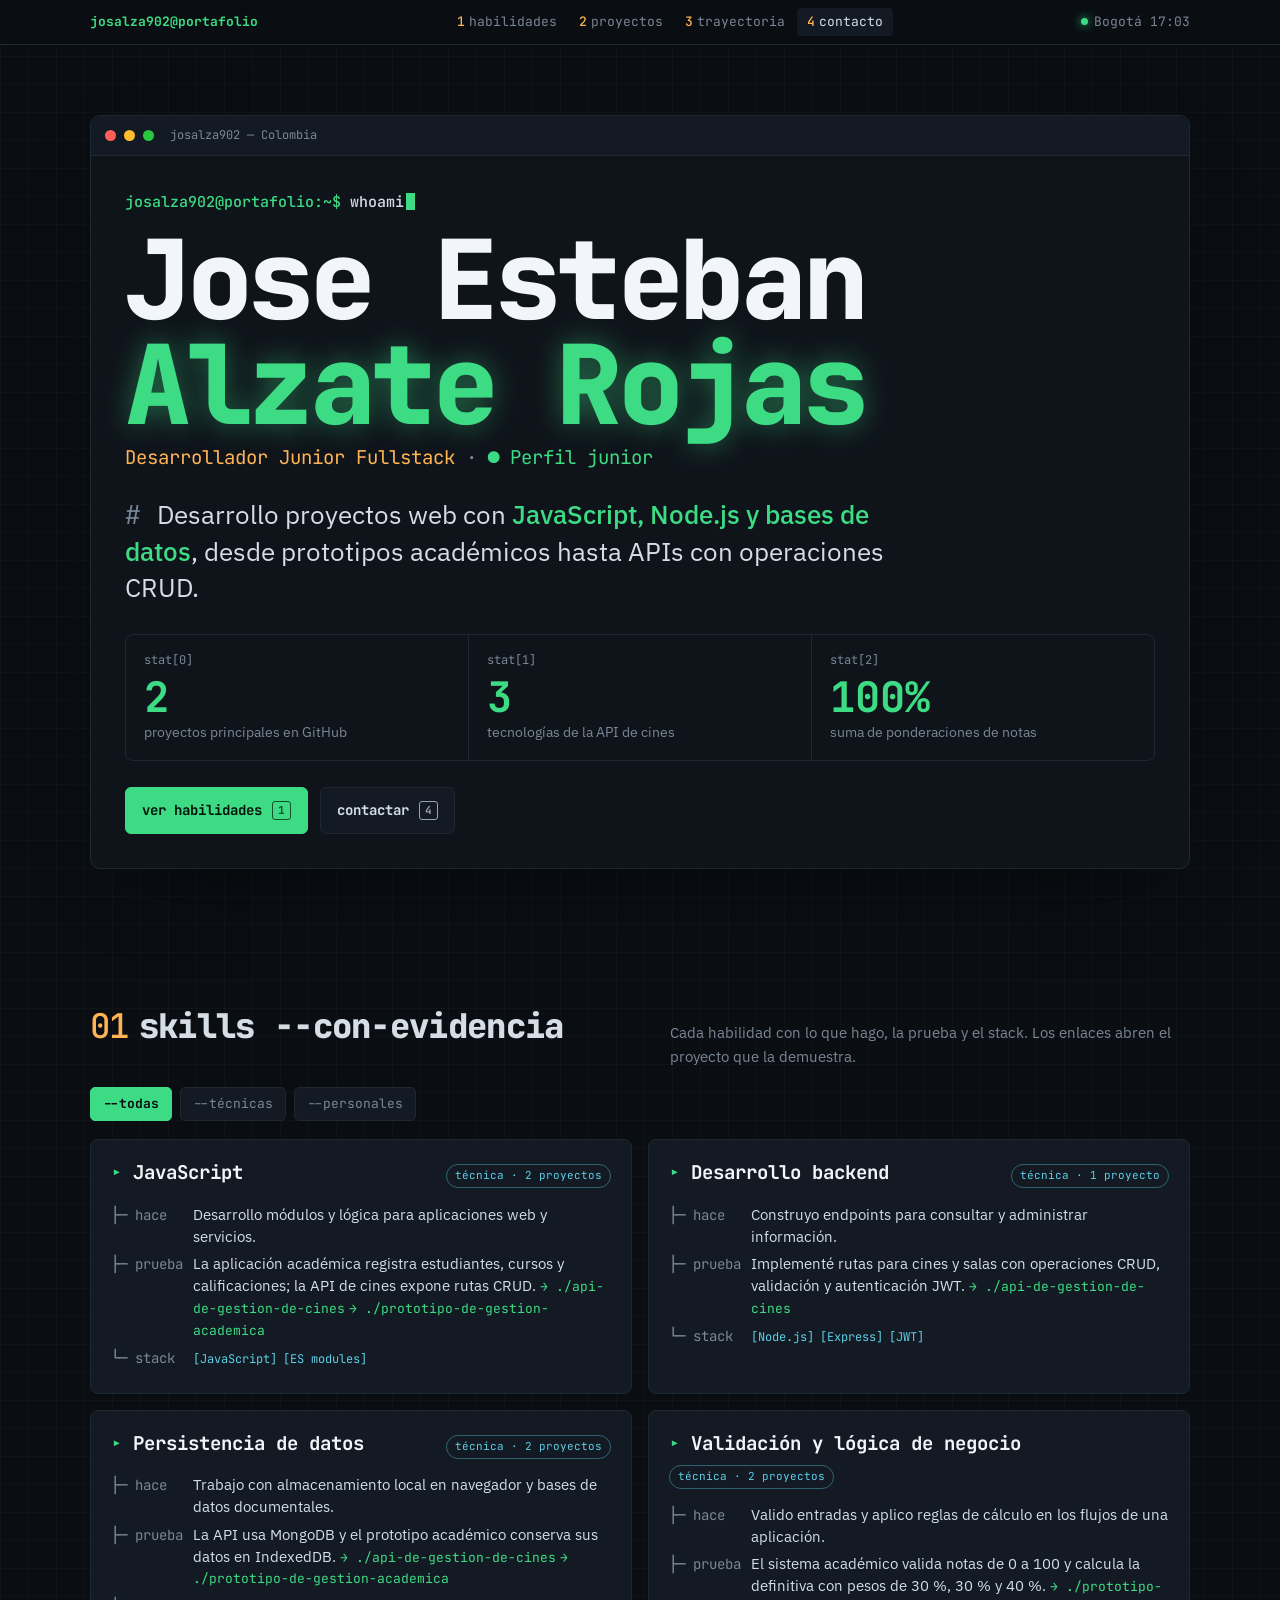
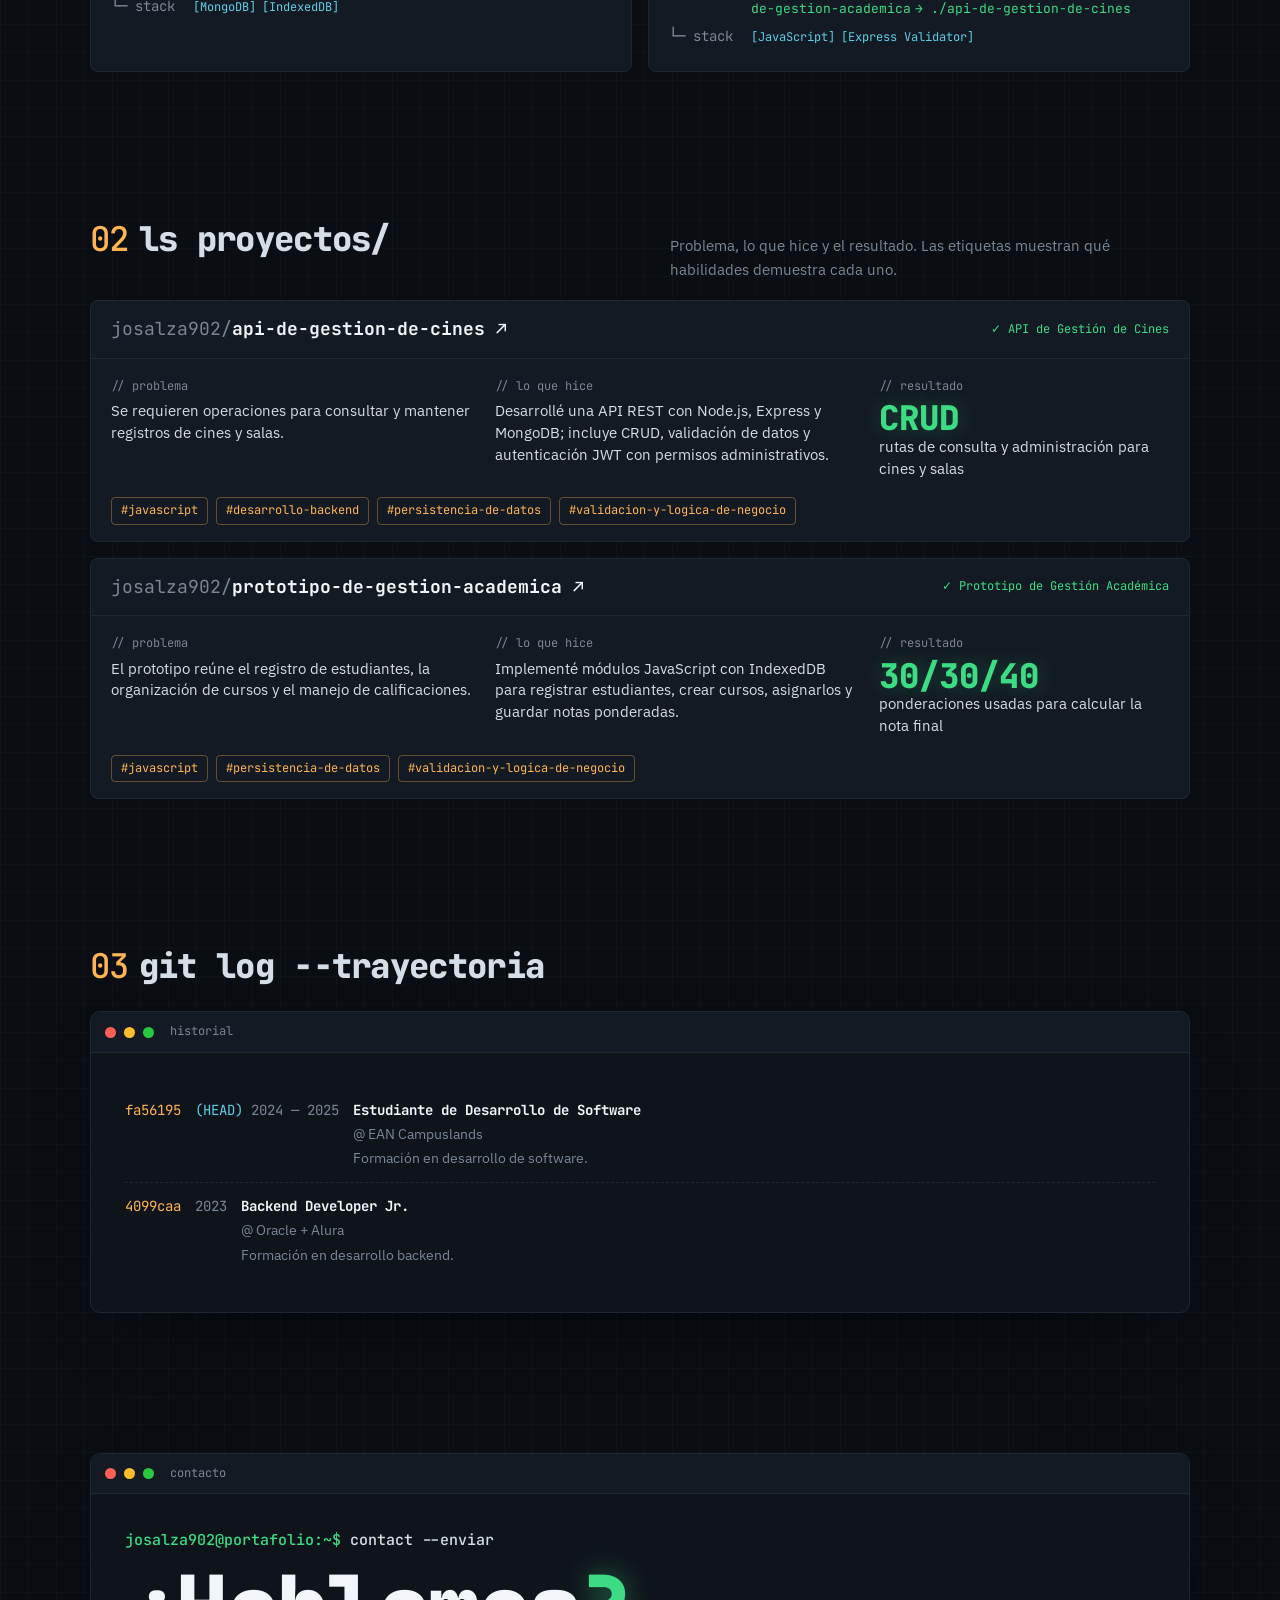
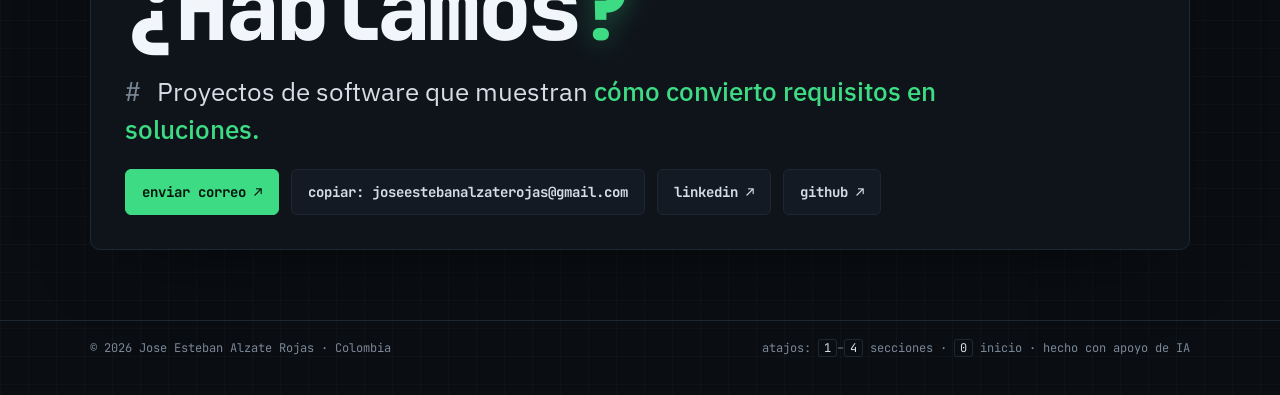
==== terminal02.html @ 80c23226 "Publish terminal style portfolio page" ====
<!DOCTYPE html>
<html lang="es">
<head>
<meta charset="utf-8">
<meta name="viewport" content="width=device-width,initial-scale=1">
<title>Jose Esteban Alzate Rojas · Desarrollador Junior Fullstack</title>
<meta name="description" content="Portafolio de Jose Esteban Alzate Rojas con proyectos de desarrollo web, JavaScript, Node.js y bases de datos.">
<meta property="og:title" content="Jose Esteban Alzate Rojas · Desarrollador Junior Fullstack">
<meta property="og:description" content="Proyectos de gestión de cines y gestión académica, habilidades técnicas y trayectoria.">
<link rel="preconnect" href="https://fonts.googleapis.com">
<link rel="preconnect" href="https://fonts.gstatic.com" crossorigin>
<link href="https://fonts.googleapis.com/css2?family=JetBrains+Mono:wght@400;500;700;800&family=IBM+Plex+Sans:wght@400;500&display=swap" rel="stylesheet">
<style>
/* =========================================================
   DIRECCIÓN: Terminal · Paleta A (noche, verde fósforo, ámbar)
   Para cambiar colores, edita solo estas variables.
   ========================================================= */
:root{
  --bg:#0a0e13; --panel:#0f141b; --panel-2:#131a23; --linea:#1e2833; --texto:#d5dde6; --tenue:#7a8796;
  --acento:#3ddc84; --acento-2:#ffb454; --info:#5ccfe6; --alerta:#ff6b6b;
  --mono:"JetBrains Mono", ui-monospace, "SFMono-Regular", Menlo, Consolas, monospace;
  --sans:"IBM Plex Sans", system-ui, -apple-system, "Segoe UI", sans-serif;
  --ancho:1180px; --pad:clamp(14px,4vw,40px);
}
*{box-sizing:border-box;margin:0;padding:0}
html{scroll-behavior:smooth;-webkit-text-size-adjust:100%}
body{background:var(--bg);color:var(--texto);font-family:var(--mono);font-size:15px;line-height:1.6;-webkit-font-smoothing:antialiased;
  background-image:linear-gradient(rgba(255,255,255,.018) 1px,transparent 1px),linear-gradient(90deg,rgba(255,255,255,.018) 1px,transparent 1px);background-size:28px 28px}
a{color:inherit}
::selection{background:var(--acento);color:var(--bg)}
:focus-visible{outline:2px solid var(--acento);outline-offset:3px}
.wrap{max-width:var(--ancho);margin:0 auto;padding:0 var(--pad)}
.dim{color:var(--tenue)} .g{color:var(--acento)} .a{color:var(--acento-2)} .c{color:var(--info)}

/* ---------- Barra de estado (estilo tmux) ---------- */
.bar{position:sticky;top:0;z-index:30;background:color-mix(in srgb,var(--bg) 90%,transparent);backdrop-filter:blur(8px);border-bottom:1px solid var(--linea);font-size:13px}
.bar .wrap{display:flex;align-items:center;gap:16px;height:44px}
.bar .who{color:var(--acento);font-weight:700;white-space:nowrap}
.tabs{display:flex;gap:2px;flex:1;justify-content:center}
.tabs a{text-decoration:none;padding:4px 10px;border-radius:4px;color:var(--tenue);white-space:nowrap;transition:background .2s,color .2s}
.tabs a b{color:var(--acento-2);font-weight:500;margin-right:4px}
.tabs a:hover,.tabs a.on{background:var(--panel-2);color:var(--texto)}
.clock{white-space:nowrap;color:var(--tenue)}
.live{display:inline-block;width:7px;height:7px;border-radius:50%;background:var(--acento);margin-right:6px;box-shadow:0 0 10px var(--acento);vertical-align:1px}

/* ---------- Ventanas ---------- */
.win{background:var(--panel);border:1px solid var(--linea);border-radius:10px;overflow:hidden;box-shadow:0 30px 80px -40px rgba(0,0,0,.8)}
.chrome{display:flex;align-items:center;gap:8px;padding:10px 14px;background:var(--panel-2);border-bottom:1px solid var(--linea);font-size:12px;color:var(--tenue)}
.chrome i{width:11px;height:11px;border-radius:50%;display:inline-block}
.chrome i:nth-child(1){background:#ff5f57}.chrome i:nth-child(2){background:#febc2e}.chrome i:nth-child(3){background:#28c840}
.chrome span{margin-left:8px}
.body{padding:clamp(18px,3vw,34px)}
.cmd{color:var(--texto);font-weight:500;white-space:pre-wrap;word-break:break-word}
.cmd::before{content:"laura@portafolio:~$ ";color:var(--acento)}
.cmd .typed{white-space:pre}
.cursor{display:inline-block;width:.6em;height:1.15em;background:var(--acento);vertical-align:-.2em;margin-left:2px;animation:blink 1.05s steps(1) infinite}
@keyframes blink{50%{opacity:0}}
.out{margin-top:14px}

/* ---------- Hero ---------- */
.hero{padding:clamp(28px,6vw,70px) 0 clamp(30px,5vw,60px)}
.big{font-weight:800;font-size:clamp(44px,8.6vw,118px);line-height:.95;letter-spacing:-.04em;margin:8px 0 6px;color:#f2f6fa}
.big .g{text-shadow:0 0 28px color-mix(in srgb,var(--acento) 45%,transparent)}
.role{font-size:clamp(15px,1.6vw,19px);color:var(--acento-2)}
.comment{font-family:var(--sans);font-size:clamp(19px,2.1vw,26px);line-height:1.4;color:var(--texto);max-width:820px;margin-top:22px}
.comment::before{content:"# ";font-family:var(--mono);color:var(--tenue)}
.comment b{color:var(--acento);font-weight:500}
.stats{display:grid;grid-template-columns:repeat(3,1fr);gap:1px;background:var(--linea);border:1px solid var(--linea);border-radius:8px;overflow:hidden;margin-top:28px}
.stat{background:var(--panel);padding:16px 18px}
.stat .k{font-size:12px;color:var(--tenue)}
.stat strong{display:block;font-size:clamp(28px,3.4vw,42px);font-weight:700;color:var(--acento);line-height:1.1;margin-top:4px}
.stat span{font-family:var(--sans);font-size:14px;color:var(--tenue)}
.actions{display:flex;flex-wrap:wrap;gap:12px;margin-top:26px}
.btn{max-width:100%;overflow-wrap:anywhere;display:inline-flex;align-items:center;gap:10px;text-decoration:none;font-weight:700;font-size:14px;padding:11px 16px;border-radius:6px;border:1px solid var(--linea);background:var(--panel-2);transition:border-color .2s,transform .2s}
.btn:hover{border-color:var(--acento);transform:translateY(-1px)}
.btn.pri{background:var(--acento);color:#04140b;border-color:var(--acento)}
.btn kbd{font-family:var(--mono);font-size:11px;border:1px solid currentColor;border-radius:3px;padding:0 5px;opacity:.7}

/* ---------- Secciones ---------- */
section.sec{padding:clamp(36px,6vw,70px) 0;scroll-margin-top:50px}
.sechead{display:flex;align-items:baseline;justify-content:space-between;gap:16px;margin-bottom:18px;flex-wrap:wrap}
.sechead h2{font-size:clamp(24px,3vw,34px);font-weight:800;letter-spacing:-.02em}
.sechead h2 .n{color:var(--acento-2);font-weight:500;margin-right:10px}
.sechead p{font-family:var(--sans);color:var(--tenue);max-width:520px}

/* Habilidades: árbol con evidencia */
.filters{display:flex;gap:8px;flex-wrap:wrap;margin:6px 0 18px}
.filters button{font:inherit;font-size:13px;background:var(--panel-2);color:var(--tenue);border:1px solid var(--linea);padding:6px 12px;border-radius:5px;cursor:pointer}
.filters button[aria-pressed="true"]{color:var(--bg);background:var(--acento);border-color:var(--acento);font-weight:700}
.skills{display:grid;grid-template-columns:repeat(2,minmax(0,1fr));gap:16px}
.skill{background:var(--panel-2);border:1px solid var(--linea);border-radius:8px;padding:18px 20px;scroll-margin-top:60px;transition:border-color .25s,transform .25s}
.skill:hover,.skill:target{border-color:color-mix(in srgb,var(--acento) 60%,var(--linea))}
.skill:target{box-shadow:0 0 0 1px var(--acento)}
.skill .top{display:flex;justify-content:space-between;gap:6px 10px;align-items:baseline;flex-wrap:wrap}
.skill h3{font-size:19px;font-weight:700;color:#f2f6fa}
.skill h3::before{content:"▸ ";color:var(--acento)}
.badge{font-size:11px;padding:2px 8px;border-radius:99px;border:1px solid var(--linea);color:var(--tenue);white-space:nowrap}
.badge.t{color:var(--info);border-color:color-mix(in srgb,var(--info) 40%,transparent)}
.badge.p{color:var(--acento-2);border-color:color-mix(in srgb,var(--acento-2) 40%,transparent)}
.tree{margin-top:12px;font-size:14px}
.tree .row{display:grid;grid-template-columns:auto minmax(0,1fr);gap:10px;padding:3px 0}
.tree .k{color:var(--tenue);white-space:pre}
.tree .v{font-family:var(--sans);font-size:15px;line-height:1.45}
.tree .v a{color:var(--acento);text-decoration:none;font-family:var(--mono);font-size:13px;overflow-wrap:anywhere}
.tree .v a:hover{text-decoration:underline}
.chip{display:inline-block;font-family:var(--mono);font-size:12px;color:var(--info);margin:0 6px 4px 0}
.chip::before{content:"["}.chip::after{content:"]"}
.skill.hide{display:none}

/* Proyectos: repositorios */
.repos{display:grid;gap:16px}
.repo{border:1px solid var(--linea);border-radius:8px;background:var(--panel-2);scroll-margin-top:60px;transition:border-color .25s}
.repo:hover,.repo:target{border-color:color-mix(in srgb,var(--acento) 60%,var(--linea))}
.repo-head{display:flex;justify-content:space-between;align-items:center;gap:12px;padding:14px 20px;border-bottom:1px solid var(--linea);flex-wrap:wrap}
.repo-head h3{font-size:18px;font-weight:700;color:#f2f6fa;overflow-wrap:anywhere}
.repo-head h3 .dim{font-weight:400}
.repo-head h3 a{text-decoration:none}.repo-head h3 a:hover{color:var(--acento)}
.ok{font-size:12px;color:var(--acento)}
.repo-body{display:grid;grid-template-columns:1fr 1fr .8fr;gap:22px;padding:18px 20px}
.repo-body .k{font-size:12px;color:var(--tenue);margin-bottom:4px}
.repo-body p{font-family:var(--sans);font-size:15px;line-height:1.45}
.res strong{display:block;font-size:34px;font-weight:800;color:var(--acento);line-height:1.05;text-shadow:0 0 22px color-mix(in srgb,var(--acento) 30%,transparent)}
.repo-tags{padding:0 20px 16px;display:flex;gap:8px;flex-wrap:wrap}
.repo-tags a{font-size:12px;text-decoration:none;color:var(--acento-2);border:1px solid color-mix(in srgb,var(--acento-2) 35%,transparent);padding:3px 9px;border-radius:4px}
.repo-tags a:hover{background:color-mix(in srgb,var(--acento-2) 14%,transparent)}

/* Trayectoria: git log */
.log{font-size:14px}
.commit{display:grid;grid-template-columns:auto auto 1fr;gap:14px;padding:12px 0;border-bottom:1px dashed var(--linea);align-items:baseline}
.commit:last-child{border-bottom:0}
.hash{color:var(--acento-2)}
.when{color:var(--tenue);white-space:nowrap}
.msg b{color:#f2f6fa;font-weight:700}
.msg span{display:block;font-family:var(--sans);color:var(--tenue);font-size:14px;margin-top:2px}
.head-ref{color:var(--info)}

/* Contacto */
.contact .big{font-size:clamp(40px,7vw,90px)}
.links{display:flex;flex-wrap:wrap;gap:12px;margin-top:22px}
footer{border-top:1px solid var(--linea);padding:18px 0 36px;font-size:12px;color:var(--tenue)}
footer .wrap{display:flex;justify-content:space-between;gap:12px;flex-wrap:wrap}
footer kbd{font-family:var(--mono);border:1px solid var(--linea);border-radius:3px;padding:0 5px;color:var(--texto)}

/* ---------- Movimiento (sin saltos) ----------
   Visible por defecto; el estado inicial solo aplica si el JS cargó. */
.js .rv{opacity:0;transform:translateY(10px)}
.js .rv.in{opacity:1;transform:none;transition:opacity .55s ease,transform .55s cubic-bezier(.16,1,.3,1);transition-delay:var(--d,0s)}
.js .hero .rv{transition-delay:var(--d,0s)}
.js .hero:not(.go) .rv{opacity:0}
@media (prefers-reduced-motion:reduce){
  *{animation:none!important;transition:none!important;scroll-behavior:auto!important}
  .js .rv,.js .hero:not(.go) .rv{opacity:1;transform:none}
}

/* ---------- Celular ---------- */
@media (max-width:860px){
  .tabs{display:none}
  .skills{grid-template-columns:minmax(0,1fr)}
  .repo-body{grid-template-columns:minmax(0,1fr)}
  .repo-body{grid-template-columns:1fr}
  .stats{grid-template-columns:1fr 1fr 1fr}
  .stat{padding:12px}
  .stat span{font-size:12px}
  .commit{grid-template-columns:auto 1fr}
  .commit .when{grid-column:2;grid-row:1;justify-self:end}
  .commit .msg{grid-column:1 / -1}
}
</style>
<script>document.documentElement.classList.add('js')</script>
</head>
<body>
<!-- =========================================================
     TUS DATOS: edita solo el objeto PERFIL (en el script de abajo).
     Es el mismo formato de la plantilla editorial: puedes cambiar de estilo sin reescribir nada.
     ========================================================= -->
<header class="bar">
  <div class="wrap">
    <span class="who" id="who"></span>
    <nav class="tabs" aria-label="Secciones">
      <a href="#habilidades" data-k="1"><b>1</b>habilidades</a>
      <a href="#proyectos" data-k="2"><b>2</b>proyectos</a>
      <a href="#trayectoria" data-k="3"><b>3</b>trayectoria</a>
      <a href="#contacto" data-k="4"><b>4</b>contacto</a>
    </nav>
    <span class="clock"><i class="live" aria-hidden="true"></i><span id="clock">Bogotá</span></span>
  </div>
</header>

<main id="inicio">
  <section class="hero" id="hero">
    <div class="wrap">
      <div class="win">
        <div class="chrome"><i></i><i></i><i></i><span id="ventana"></span></div>
        <div class="body">
          <p class="cmd"><span class="typed" id="t-hero">whoami</span><span class="cursor" id="cur" aria-hidden="true"></span></p>
          <div class="out">
            <h1 class="big rv" style="--d:.05s" id="nombre"></h1>
            <p class="role rv" style="--d:.12s" id="rol"></p>
            <p class="comment rv" style="--d:.2s" id="titular"></p>
            <div class="stats rv" style="--d:.3s" id="cifras"></div>
            <div class="actions rv" style="--d:.38s">
              <a class="btn pri" href="#habilidades">ver habilidades <kbd>1</kbd></a>
              <a class="btn" href="#contacto">contactar <kbd>4</kbd></a>
            </div>
          </div>
        </div>
      </div>
    </div>
  </section>

  <section class="sec" id="habilidades">
    <div class="wrap">
      <div class="sechead rv"><h2><span class="n">01</span>skills --con-evidencia</h2><p>Cada habilidad con lo que hago, la prueba y el stack. Los enlaces abren el proyecto que la demuestra.</p></div>
      <div class="filters rv" role="group" aria-label="Filtrar habilidades">
        <button type="button" data-f="todas" aria-pressed="true">--todas</button>
        <button type="button" data-f="Técnica" aria-pressed="false">--técnicas</button>
        <button type="button" data-f="Personal" aria-pressed="false">--personales</button>
      </div>
      <div class="skills" id="lista-habilidades"></div>
    </div>
  </section>

  <section class="sec" id="proyectos">
    <div class="wrap">
      <div class="sechead rv"><h2><span class="n">02</span>ls proyectos/</h2><p>Problema, lo que hice y el resultado. Las etiquetas muestran qué habilidades demuestra cada uno.</p></div>
      <div class="repos" id="lista-proyectos"></div>
    </div>
  </section>

  <section class="sec" id="trayectoria">
    <div class="wrap">
      <div class="sechead rv"><h2><span class="n">03</span>git log --trayectoria</h2></div>
      <div class="win rv"><div class="chrome"><i></i><i></i><i></i><span>historial</span></div><div class="body log" id="lista-trayectoria"></div></div>
    </div>
  </section>

  <section class="sec contact" id="contacto">
    <div class="wrap">
      <div class="win rv">
        <div class="chrome"><i></i><i></i><i></i><span>contacto</span></div>
        <div class="body">
          <p class="cmd">contact --enviar</p>
          <div class="out">
            <p class="big">¿Hablamos<span class="g">?</span></p>
            <p class="comment" id="lema"></p>
            <div class="links" id="enlaces"></div>
          </div>
        </div>
      </div>
    </div>
  </section>
</main>
<footer><div class="wrap"><span id="pie"></span><span>atajos: <kbd>1</kbd>–<kbd>4</kbd> secciones · <kbd>0</kbd> inicio · hecho con apoyo de IA</span></div></footer>
<noscript><p style="padding:20px;text-align:center">Activa JavaScript para ver el portafolio completo.</p></noscript>

<script>
/* =========================================================
   PERFIL · TODO lo que se muestra sale de aquí
   ========================================================= */
const PERFIL = {
  nombre: ["Jose Esteban", "Alzate Rojas"],
  iniciales: "JEAR",
  usuario: "josalza902",
  rol: "Desarrollador Junior Fullstack",
  ciudad: "Colombia",
  estado: "Perfil junior",
  titular: "Desarrollo proyectos web con <b>JavaScript, Node.js y bases de datos</b>, desde prototipos académicos hasta APIs con operaciones CRUD.",
  cifras: [
    { valor: 2, prefijo: "", sufijo: "", texto: "proyectos principales en GitHub" },
    { valor: 3, prefijo: "", sufijo: "", texto: "tecnologías de la API de cines" },
    { valor: 100, prefijo: "", sufijo: "%", texto: "suma de ponderaciones de notas" }
  ],
  habilidades: [
    { id: "javascript", nombre: "JavaScript", tipo: "Técnica",
      que: "Desarrollo módulos y lógica para aplicaciones web y servicios.",
      prueba: "La aplicación académica registra estudiantes, cursos y calificaciones; la API de cines expone rutas CRUD.",
      herramientas: ["JavaScript", "ES modules"], proyectos: ["cines", "academico"] },
    { id: "backend", nombre: "Desarrollo backend", tipo: "Técnica",
      que: "Construyo endpoints para consultar y administrar información.",
      prueba: "Implementé rutas para cines y salas con operaciones CRUD, validación y autenticación JWT.",
      herramientas: ["Node.js", "Express", "JWT"], proyectos: ["cines"] },
    { id: "datos", nombre: "Persistencia de datos", tipo: "Técnica",
      que: "Trabajo con almacenamiento local en navegador y bases de datos documentales.",
      prueba: "La API usa MongoDB y el prototipo académico conserva sus datos en IndexedDB.",
      herramientas: ["MongoDB", "IndexedDB"], proyectos: ["cines", "academico"] },
    { id: "validacion", nombre: "Validación y lógica de negocio", tipo: "Técnica",
      que: "Valido entradas y aplico reglas de cálculo en los flujos de una aplicación.",
      prueba: "El sistema académico valida notas de 0 a 100 y calcula la definitiva con pesos de 30 %, 30 % y 40 %.",
      herramientas: ["JavaScript", "Express Validator"], proyectos: ["academico", "cines"] }
  ],
  proyectos: [
    { id: "cines", titulo: "API de Gestión de Cines", enlace: "https://github.com/josalza902/PROYECTO_Gestion_Cine_Alzate_jose",
      problema: "Se requieren operaciones para consultar y mantener registros de cines y salas.",
      accion: "Desarrollé una API REST con Node.js, Express y MongoDB; incluye CRUD, validación de datos y autenticación JWT con permisos administrativos.",
      resultado: { cifra: "CRUD", texto: "rutas de consulta y administración para cines y salas" },
      habilidades: ["javascript", "backend", "datos", "validacion"] },
    { id: "academico", titulo: "Prototipo de Gestión Académica", enlace: "https://github.com/josalza902/acme-school",
      problema: "El prototipo reúne el registro de estudiantes, la organización de cursos y el manejo de calificaciones.",
      accion: "Implementé módulos JavaScript con IndexedDB para registrar estudiantes, crear cursos, asignarlos y guardar notas ponderadas.",
      resultado: { cifra: "30/30/40", texto: "ponderaciones usadas para calcular la nota final" },
      habilidades: ["javascript", "datos", "validacion"] }
  ],
  trayectoria: [
    { cuando: "2024 — 2025", rol: "Estudiante de Desarrollo de Software", lugar: "EAN Campuslands", detalle: "Formación en desarrollo de software." },
    { cuando: "2023", rol: "Backend Developer Jr.", lugar: "Oracle + Alura", detalle: "Formación en desarrollo backend." }
  ],
  lema: { texto: "Proyectos de software que muestran <b>cómo convierto requisitos en soluciones.</b>", firma: "Mi trabajo" },
  contacto: { correo: "joseestebanalzaterojas@gmail.com", linkedin: "https://www.linkedin.com/in/jose-esteban-alzate-rojas-b57207353", github: "https://github.com/josalza902" }
};

/* =========================================================
   Renderizado · no necesitas tocar nada de aquí hacia abajo
   ========================================================= */
const $ = s => document.querySelector(s);
const esc = s => String(s).replace(/[&<>"]/g, c => ({"&":"&amp;","<":"&lt;",">":"&gt;",'"':"&quot;"}[c]));
const P = PERFIL, user = (P.usuario || P.nombre[0]).toLowerCase().normalize("NFD").replace(/[̀-ͯ]/g, "");
const byId = Object.fromEntries(P.proyectos.map((p,i) => [p.id, {...p, n:i+1}]));
const skill = Object.fromEntries(P.habilidades.map(h => [h.id, h]));
const hash = s => { let h = 5381; for (const ch of s) h = ((h << 5) + h + ch.charCodeAt(0)) >>> 0; return h.toString(16).padStart(7, "0").slice(0, 7); };
const slug = s => s.toLowerCase().normalize("NFD").replace(/[̀-ͯ]/g, "").replace(/[^a-z0-9]+/g, "-").replace(/^-|-$/g, "");

document.title = `${P.nombre.join(" ")} · ${P.rol}`;
const prompt = `${user}@portafolio:~$ `;
const st = document.createElement("style"); st.textContent = `.cmd::before{content:${JSON.stringify(prompt)}}`; document.head.appendChild(st);
$("#who").textContent = `${user}@portafolio`;
$("#ventana").textContent = `${user} — ${P.ciudad}`;
$("#nombre").innerHTML = `${esc(P.nombre[0])} <span class="g">${esc(P.nombre[1])}</span>`;
$("#rol").innerHTML = `${esc(P.rol)} <span class="dim">·</span> <span class="g">● ${esc(P.estado)}</span>`;
$("#titular").innerHTML = P.titular;
$("#cifras").innerHTML = P.cifras.map((c,i) => `<div class="stat"><div class="k">stat[${i}]</div><strong data-v="${c.valor}" data-p="${esc(c.prefijo)}" data-s="${esc(c.sufijo)}">${esc(c.prefijo)}${c.valor}${esc(c.sufijo)}</strong><span>${esc(c.texto)}</span></div>`).join("");

$("#lista-habilidades").innerHTML = P.habilidades.map((h,i) => {
  const pr = h.proyectos.filter(id => byId[id]);
  return `<article class="skill rv" style="--d:${(i%2)*.06}s" id="h-${h.id}" data-tipo="${esc(h.tipo)}">
    <div class="top"><h3>${esc(h.nombre)}</h3><span class="badge ${h.tipo === "Técnica" ? "t" : "p"}">${esc(h.tipo.toLowerCase())} · ${pr.length} ${pr.length===1?"proyecto":"proyectos"}</span></div>
    <div class="tree">
      <div class="row"><span class="k">├─ hace  </span><span class="v">${esc(h.que)}</span></div>
      <div class="row"><span class="k">├─ prueba</span><span class="v">${esc(h.prueba)} ${pr.map(id => `<a href="#p-${id}">→ ./${slug(byId[id].titulo)}</a>`).join(" ")}</span></div>
      <div class="row"><span class="k">└─ stack </span><span class="v">${h.herramientas.map(t => `<span class="chip">${esc(t)}</span>`).join("")}</span></div>
    </div></article>`;
}).join("");

$("#lista-proyectos").innerHTML = P.proyectos.map((p,i) => `<article class="repo rv" id="p-${p.id}">
    <div class="repo-head"><h3><span class="dim">${user}/</span>${p.enlace ? `<a href="${esc(p.enlace)}" target="_blank" rel="noopener">${slug(p.titulo)} ↗</a>` : slug(p.titulo)}</h3><span class="ok">✓ ${esc(p.titulo)}</span></div>
    <div class="repo-body">
      <div><div class="k">// problema</div><p>${esc(p.problema)}</p></div>
      <div><div class="k">// lo que hice</div><p>${esc(p.accion)}</p></div>
      <div class="res"><div class="k">// resultado</div><strong>${esc(p.resultado.cifra)}</strong><p>${esc(p.resultado.texto)}</p></div>
    </div>
    <div class="repo-tags" aria-label="Habilidades que demuestra">${p.habilidades.filter(id => skill[id]).map(id => `<a href="#h-${id}">#${slug(skill[id].nombre)}</a>`).join("")}</div>
  </article>`).join("");

$("#lista-trayectoria").innerHTML = P.trayectoria.map((t,i) => `<div class="commit">
    <span class="hash">${hash(t.rol + t.cuando)}</span>${i === 0 ? `<span class="when"><span class="head-ref">(HEAD)</span> ${esc(t.cuando)}</span>` : `<span class="when">${esc(t.cuando)}</span>`}
    <div class="msg"><b>${esc(t.rol)}</b> <span class="dim">@ ${esc(t.lugar)}</span><span>${esc(t.detalle)}</span></div></div>`).join("");

$("#lema").innerHTML = P.lema.texto;
const c = P.contacto;
$("#enlaces").innerHTML = [
  `<a class="btn pri" href="mailto:${esc(c.correo)}">enviar correo ↗</a>`,
  `<button class="btn" type="button" id="copiar" style="font:inherit;font-weight:700;font-size:14px;color:inherit;cursor:pointer">copiar: ${esc(c.correo)}</button>`,
  c.linkedin && `<a class="btn" href="${esc(c.linkedin)}" target="_blank" rel="noopener">linkedin ↗</a>`,
  c.github && `<a class="btn" href="${esc(c.github)}" target="_blank" rel="noopener">github ↗</a>`
].filter(Boolean).join("");
$("#copiar").addEventListener("click", e => {
  const b = e.currentTarget;
  navigator.clipboard?.writeText(c.correo).then(() => { const t = b.textContent; b.textContent = "✓ copiado al portapapeles"; setTimeout(() => b.textContent = t, 1800); });
});
$("#pie").textContent = `© ${new Date().getFullYear()} ${P.nombre.join(" ")} · ${P.ciudad}`;

/* Reloj de Bogotá en la barra */
const tick = () => { try { $("#clock").textContent = "Bogotá " + new Intl.DateTimeFormat("es-CO", { hour: "2-digit", minute: "2-digit", hour12: false, timeZone: "America/Bogota" }).format(new Date()); } catch (_) {} };
tick(); setInterval(tick, 30000);

/* Filtros de habilidades */
document.querySelectorAll(".filters button").forEach(b => b.addEventListener("click", () => {
  document.querySelectorAll(".filters button").forEach(x => x.setAttribute("aria-pressed", x === b));
  document.querySelectorAll(".skill").forEach(s => s.classList.toggle("hide", b.dataset.f !== "todas" && s.dataset.tipo !== b.dataset.f));
}));

/* Atajos de teclado 0–4 */
const keys = { "0": "#inicio", "1": "#habilidades", "2": "#proyectos", "3": "#trayectoria", "4": "#contacto" };
addEventListener("keydown", e => {
  if (e.target.closest("input,textarea") || e.metaKey || e.ctrlKey || e.altKey) return;
  if (keys[e.key]) { e.preventDefault(); document.querySelector(keys[e.key]).scrollIntoView({ behavior: matchMedia("(prefers-reduced-motion: reduce)").matches ? "auto" : "smooth" }); }
});

/* Pestaña activa según la sección visible */
const tabs = [...document.querySelectorAll(".tabs a")];
["habilidades","proyectos","trayectoria","contacto"].forEach(id => {
  const io = new IntersectionObserver(es => es.forEach(e => { if (e.isIntersecting) tabs.forEach(t => t.classList.toggle("on", t.getAttribute("href") === "#" + id)); }), { rootMargin: "-45% 0px -50% 0px" });
  io.observe(document.getElementById(id));
});

/* =========================================================
   Movimiento: el comando se escribe y luego aparece la salida
   ========================================================= */
const reduce = matchMedia("(prefers-reduced-motion: reduce)").matches;
function countUp(el) {
  if (reduce) return;
  const v = +el.dataset.v, p = el.dataset.p, s = el.dataset.s, t0 = performance.now(), d = 1200;
  const step = t => { const k = Math.min(1, (t - t0) / d), e = 1 - Math.pow(1 - k, 4); el.textContent = p + Math.round(v * e) + s; if (k < 1) requestAnimationFrame(step); };
  requestAnimationFrame(step);
}
function typeHero() {
  const el = $("#t-hero"), full = el.textContent, hero = $("#hero");
  const done = () => { hero.classList.add("go"); hero.querySelectorAll(".rv").forEach(r => r.classList.add("in")); hero.querySelectorAll("[data-v]").forEach(countUp); };
  if (reduce) return done();
  el.textContent = ""; let i = 0;
  const step = () => { el.textContent = full.slice(0, ++i); if (i < full.length) setTimeout(step, 70 + Math.random() * 50); else setTimeout(done, 180); };
  setTimeout(step, 250);
}
const start = () => {
  typeHero();
  const io = new IntersectionObserver(es => es.forEach(e => { if (!e.isIntersecting) return; e.target.classList.add("in"); io.unobserve(e.target); }),
    { rootMargin: "0px 0px -6% 0px", threshold: .06 });
  document.querySelectorAll("section.sec .rv").forEach(el => io.observe(el));
};
Promise.race([document.fonts ? document.fonts.ready : Promise.resolve(), new Promise(r => setTimeout(r, 1000))]).then(() => requestAnimationFrame(start));
</script>
</body>
</html>
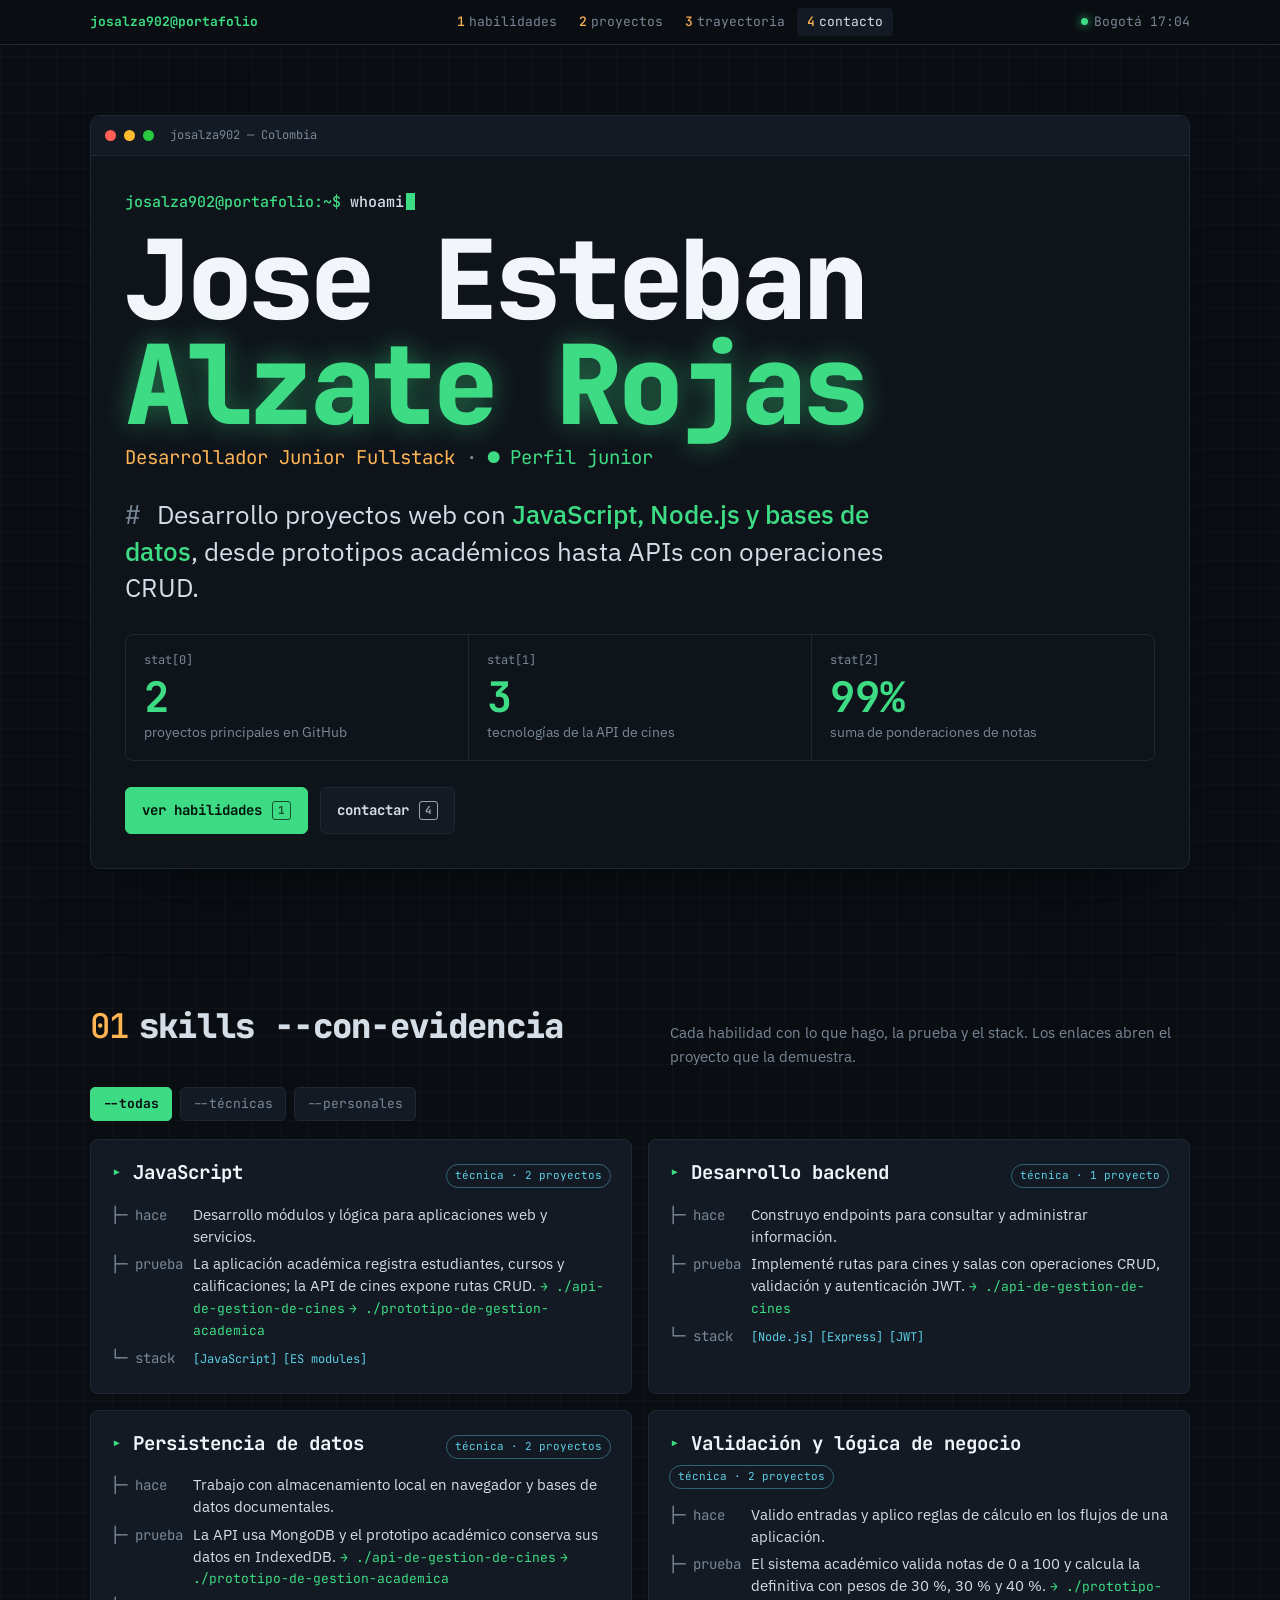
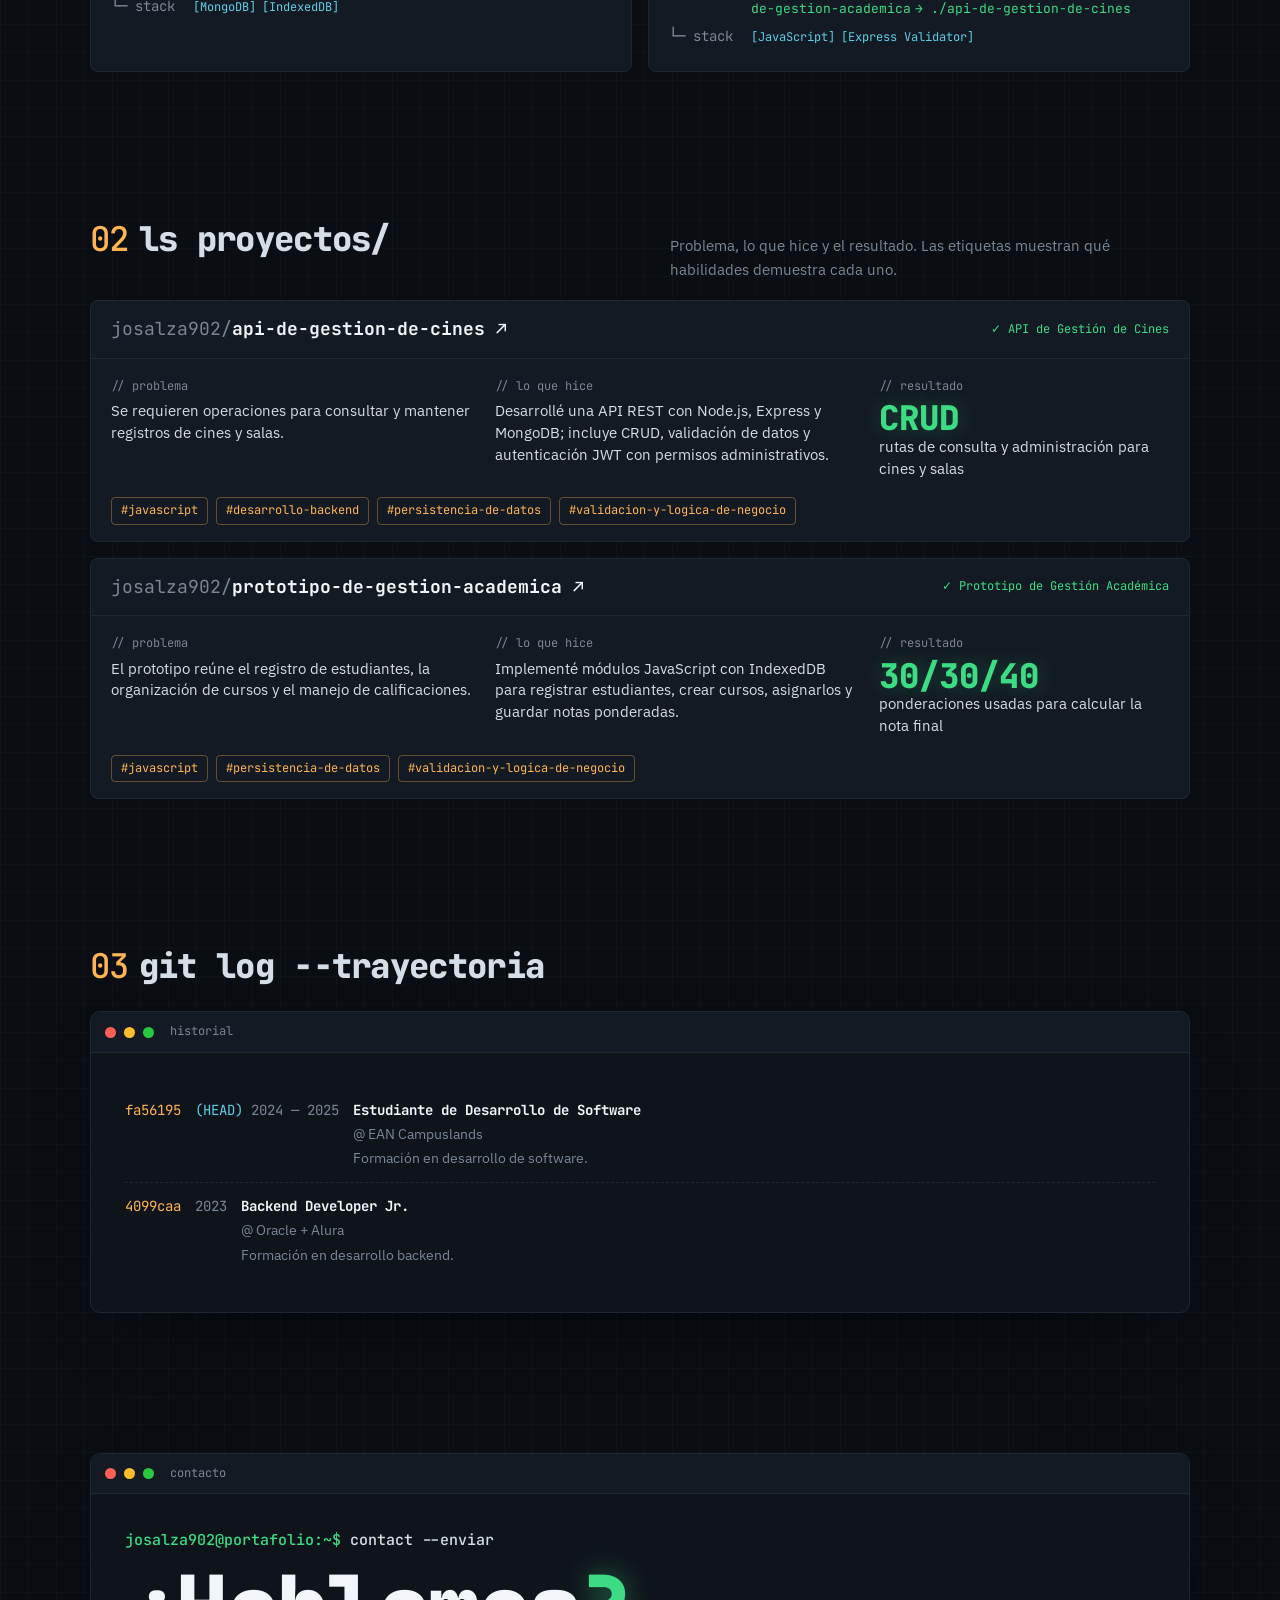
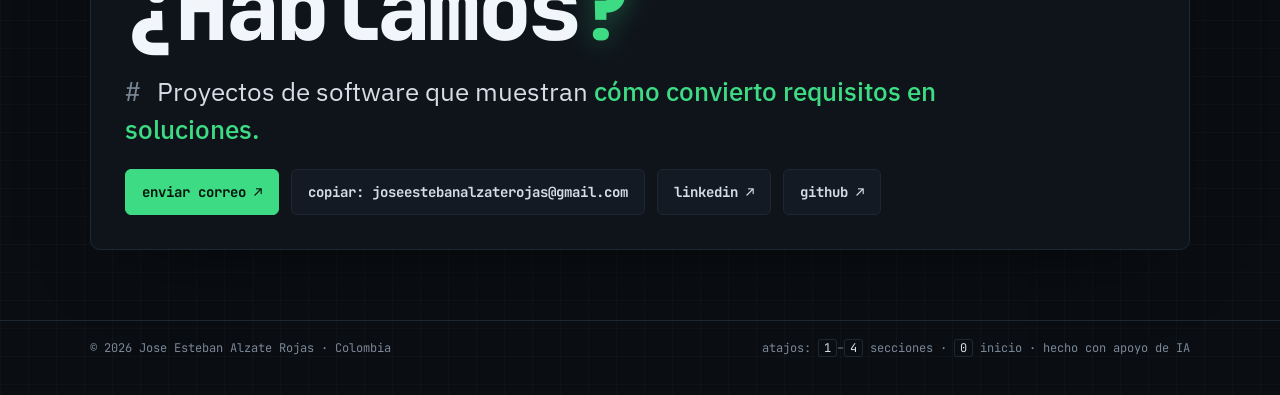
==== commit c88caba3: "Remove template demo name from terminal page" ====
--- a/terminal02.html
+++ b/terminal02.html
@@ -51,7 +51,7 @@
 .chrome span{margin-left:8px}
 .body{padding:clamp(18px,3vw,34px)}
 .cmd{color:var(--texto);font-weight:500;white-space:pre-wrap;word-break:break-word}
-.cmd::before{content:"laura@portafolio:~$ ";color:var(--acento)}
+.cmd::before{content:"josalza902@portafolio:~$ ";color:var(--acento)}
 .cmd .typed{white-space:pre}
 .cursor{display:inline-block;width:.6em;height:1.15em;background:var(--acento);vertical-align:-.2em;margin-left:2px;animation:blink 1.05s steps(1) infinite}
 @keyframes blink{50%{opacity:0}}
